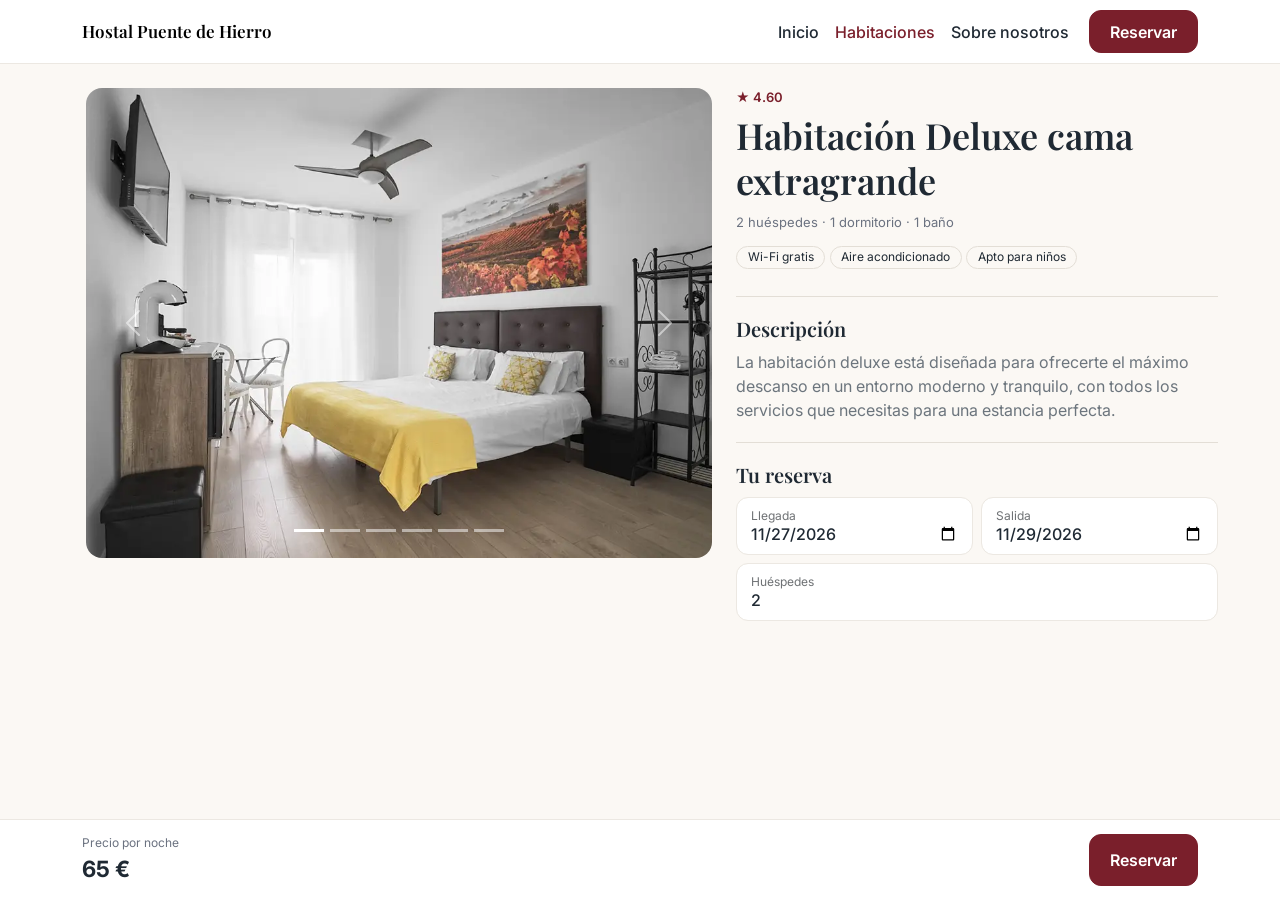
==== detalle-habitacion.html @ 025f0650 "Primer commit" ====
<!DOCTYPE html>
<html lang="es">
<head>
  <meta charset="UTF-8">
  <meta name="viewport" content="width=device-width, initial-scale=1">
  <title>Habitación Deluxe cama extragrande | Hostal Puente de Hierro</title>
  <link href="https://fonts.googleapis.com/css2?family=Inter:wght@400;500;600;700&family=Playfair+Display:wght@500;600;700&display=swap" rel="stylesheet">
  <link href="https://cdn.jsdelivr.net/npm/bootstrap@5.3.3/dist/css/bootstrap.min.css" rel="stylesheet">
  <link href="css/style.css" rel="stylesheet">
</head>
<body>
  <nav class="navbar navbar-expand-md site-header sticky-top" aria-label="Principal">
    <div class="container">
      <a class="navbar-brand" href="index.html">Hostal Puente de Hierro</a>
      <button class="navbar-toggler" type="button" data-bs-toggle="collapse" data-bs-target="#menuPrincipal"
              aria-controls="menuPrincipal" aria-expanded="false" aria-label="Abrir o cerrar el menú"><span class="navbar-toggler-icon"></span></button>
      <div class="collapse navbar-collapse" id="menuPrincipal">
        <ul class="navbar-nav ms-md-auto align-items-md-center">
          <li class="nav-item"><a class="nav-link" href="index.html"><span>Inicio</span><span class="flecha" aria-hidden="true">→</span></a></li>
          <li class="nav-item"><a class="nav-link active" href="habitaciones.html" aria-current="page"><span>Habitaciones</span><span class="flecha" aria-hidden="true">→</span></a></li>
          <li class="nav-item"><a class="nav-link" href="sobre-nosotros.html"><span>Sobre nosotros</span><span class="flecha" aria-hidden="true">→</span></a></li>
          <li class="nav-item nav-cta"><a class="btn btn-brand w-100" href="habitaciones.html">Reservar</a></li>
        </ul>
      </div>
    </div>
  </nav>

  <main class="detail">
    <section class="room-detail">
      <form action="resumen-reserva.html" method="get">
        <div class="container-lg px-0 px-lg-3 room-body">
          <div class="row g-0 g-lg-5 pt-lg-4">

            <div class="col-12 col-lg-7">
              <div id="galeria-deluxe" class="carousel slide" aria-label="Fotos de Habitación Deluxe cama extragrande">
                <div class="carousel-indicators"><button type="button" data-bs-target="#galeria-deluxe" data-bs-slide-to="0" class="active" aria-current="true" aria-label="Foto 1"></button><button type="button" data-bs-target="#galeria-deluxe" data-bs-slide-to="1" aria-label="Foto 2"></button><button type="button" data-bs-target="#galeria-deluxe" data-bs-slide-to="2" aria-label="Foto 3"></button><button type="button" data-bs-target="#galeria-deluxe" data-bs-slide-to="3" aria-label="Foto 4"></button><button type="button" data-bs-target="#galeria-deluxe" data-bs-slide-to="4" aria-label="Foto 5"></button><button type="button" data-bs-target="#galeria-deluxe" data-bs-slide-to="5" aria-label="Foto 6"></button></div>
                <div class="carousel-inner">
                  <div class="carousel-item active">
                    <img src="img/hab-deluxe.jpg" class="detail-img" alt="Habitación Deluxe cama extragrande - foto 1 de 6">
                  </div>
                  <div class="carousel-item">
                    <img src="img/hab-deluxe-1.jpg" class="detail-img" alt="Habitación Deluxe cama extragrande - foto 2 de 6" loading="lazy">
                  </div>
                  <div class="carousel-item">
                    <img src="img/hab-deluxe-2.jpg" class="detail-img" alt="Habitación Deluxe cama extragrande - foto 3 de 6" loading="lazy">
                  </div>
                  <div class="carousel-item">
                    <img src="img/hab-deluxe-3.jpg" class="detail-img" alt="Habitación Deluxe cama extragrande - foto 4 de 6" loading="lazy">
                  </div>
                  <div class="carousel-item">
                    <img src="img/hab-deluxe-4.jpg" class="detail-img" alt="Habitación Deluxe cama extragrande - foto 5 de 6" loading="lazy">
                  </div>
                  <div class="carousel-item">
                    <img src="img/hab-deluxe-5.jpg" class="detail-img" alt="Habitación Deluxe cama extragrande - foto 6 de 6" loading="lazy">
                  </div>
                </div>
                <button class="carousel-control-prev" type="button" data-bs-target="#galeria-deluxe" data-bs-slide="prev">
                  <span class="carousel-control-prev-icon" aria-hidden="true"></span><span class="visually-hidden">Anterior</span>
                </button>
                <button class="carousel-control-next" type="button" data-bs-target="#galeria-deluxe" data-bs-slide="next">
                  <span class="carousel-control-next-icon" aria-hidden="true"></span><span class="visually-hidden">Siguiente</span>
                </button>
              </div>
            </div>

            <div class="col-12 col-lg-5 px-3 px-lg-0 pt-3 pt-lg-0">
              <div class="rating">★ 4.60</div>
              <h1>Habitación Deluxe cama extragrande</h1>
              <div class="room-meta">2 huéspedes · 1 dormitorio · 1 baño</div>
              <div><span class="badge rounded-pill chip">Wi-Fi gratis</span><span class="badge rounded-pill chip">Aire acondicionado</span><span class="badge rounded-pill chip">Apto para niños</span></div>

              <hr class="divider">
              <h2>Descripción</h2>
              <p class="text-secondary">La habitación deluxe está diseñada para ofrecerte el máximo descanso en un entorno moderno y tranquilo, con todos los servicios que necesitas para una estancia perfecta.</p>

              <hr class="divider">
              <h2>Tu reserva</h2>
              <div class="row g-2">
                <div class="col-6"><div class="form-floating"><input type="date" class="form-control" id="llegada-deluxe" name="llegada" value="2026-11-27" placeholder=" "><label for="llegada-deluxe">Llegada</label></div></div>
                <div class="col-6"><div class="form-floating"><input type="date" class="form-control" id="salida-deluxe" name="salida" value="2026-11-29" placeholder=" "><label for="salida-deluxe">Salida</label></div></div>
                <div class="col-12"><div class="form-floating"><input type="number" class="form-control" id="huespedes-deluxe" name="huespedes" value="2" placeholder=" " min="1" max="2"><label for="huespedes-deluxe">Huéspedes</label></div></div>
              </div>
            </div>
          </div>
        </div>

        <div class="book-bar">
          <div class="container d-flex align-items-center justify-content-between">
            <div>
              <small>Precio por noche</small>
              <strong>65 €</strong>
            </div>
            <button type="submit" class="btn btn-brand">Reservar</button>
          </div>
        </div>
      </form>
    </section>
  </main>

  <script src="https://cdn.jsdelivr.net/npm/bootstrap@5.3.3/dist/js/bootstrap.bundle.min.js"></script>
</body>
</html>
---- css/style.css ----
:root {
  --fondo: #fbf8f4;
  --burdeos: #7a1f2b;
  --burdeos-oscuro: #4c121c;
  --dorado: #d9b25c;
  --texto: #1f2933;
  --gris: #6b7280;
  --linea: #e3ded6;
  --borde-tarjeta: #ece8e2;

  --bs-body-font-family: 'Inter', sans-serif;
  --bs-body-color: var(--texto);
  --bs-body-bg: var(--fondo);
  --bs-link-color: var(--burdeos);
  --bs-link-hover-color: var(--burdeos-oscuro);
}

body {
  display: flex;
  flex-direction: column;
  min-height: 100vh;
}
main { flex: 1; }

h1, h2, h3, h4 {
  font-family: 'Playfair Display', serif;
  font-weight: 600;
  color: var(--texto);
}

.btn-brand {
  background-color: var(--burdeos);
  border-color: var(--burdeos);
  color: #fff;
  font-weight: 600;
  border-radius: 12px;
  padding: 0.8rem 1.25rem;
}
.btn-brand:hover,
.btn-brand:active {
  background-color: var(--burdeos-oscuro);
  border-color: var(--burdeos-oscuro);
  color: #fff;
}

.btn-brand-outline {
  background-color: #fff;
  border-color: var(--burdeos);
  color: var(--burdeos);
  font-weight: 600;
  border-radius: 12px;
  padding: 0.8rem 1.25rem;
}
.btn-brand-outline:hover,
.btn-brand-outline:active {
  background-color: var(--burdeos);
  border-color: var(--burdeos);
  color: #fff;
}

.site-header {
  background-color: #fff;
  border-bottom: 1px solid var(--borde-tarjeta);
  min-height: 64px;
  padding: 0;
}
.navbar-brand {
  font-family: 'Playfair Display', serif;
  font-weight: 600;
  font-size: 1.0625rem;
}
.navbar-toggler { border: 0; }
.navbar-toggler:focus { box-shadow: none; }
.site-header .navbar-collapse { padding-bottom: 1rem; }

.site-header .nav-link {
  display: flex;
  justify-content: space-between;
  padding: 1.15rem 0;
  border-bottom: 1px solid var(--linea);
  font-family: 'Playfair Display', serif;
  font-weight: 600;
  font-size: 1.5rem;
  color: var(--texto);
}
.site-header .nav-link:hover,
.site-header .nav-link.active { color: var(--burdeos); }
.flecha { color: var(--burdeos); }
.nav-cta { margin-top: 1.5rem; }

.form-floating > .form-control,
.form-floating > .form-select {
  background-color: #fff;
  border: 1px solid var(--borde-tarjeta);
  border-radius: 12px;
  font-weight: 500;
  height: 3.6rem;
  padding: 1.5rem 0.875rem 0.4rem;
}
.form-floating > .form-control:focus,
.form-floating > .form-select:focus {
  border-color: var(--burdeos);
  box-shadow: 0 0 0 0.2rem rgba(122, 31, 43, 0.12);
}
.form-floating > label {
  padding: 0.55rem 0.875rem;
  font-size: 0.75rem;
  color: var(--gris);
  opacity: 1;
  transform: none !important;
}
.form-floating > label::after { display: none !important; }
.form-floating > .form-control::placeholder { color: var(--gris); opacity: 1; }


.hero {
  background-color: var(--burdeos-oscuro);
  color: #fff;
  padding: 1.5rem 0;
}
.hero h1 {
  color: #fff;
  font-size: 2.25rem;
  line-height: 1.1;
  margin-bottom: 0.9rem;
}
.lead-gold {
  color: var(--dorado);
  font-size: 0.9375rem;
  margin-bottom: 1.25rem;
}
.search-box {
  background-color: #fff;
  border-radius: 16px;
  padding: 1rem;
}

.search-box .form-control,
.search-box .form-select { background-color: #f8f7f5; }


.section-title { font-size: 1.5rem; margin: 1.75rem 0 1rem; }
.page-title { font-size: 1.75rem; margin: 1.5rem 0 1rem; }
.divider {
  border: 0;
  border-top: 1px solid var(--linea);
  opacity: 1;
  margin: 1.25rem 0;
}

.room-card {
  --bs-card-border-color: var(--borde-tarjeta);
  --bs-card-border-radius: 16px;
  --bs-card-inner-border-radius: 15px;
  --bs-card-bg: #fff;
}
.room-card .card-img-top { aspect-ratio: 16 / 9; object-fit: cover; }
.room-card .card-body { padding: 1rem 1.1rem 1.1rem; }
.room-card .card-title a { color: var(--texto); text-decoration: none; }

.rating {
  color: var(--burdeos);
  font-weight: 600;
  font-size: 0.8125rem;
  margin-bottom: 0.35rem;
}
.room-title { font-size: 1.25rem; line-height: 1.25; margin: 0 0 0.35rem; }
.room-meta { font-size: 0.8125rem; color: var(--gris); margin-bottom: 0.7rem; }

.badge.chip {
  background-color: var(--fondo);
  border: 1px solid var(--linea);
  color: var(--texto);
  font-weight: 400;
  font-size: 0.75rem;
  padding: 0.3rem 0.65rem;
  margin: 0 0.3rem 0.4rem 0;
}

.detail,
.room-detail,
.room-detail form {
  flex: 1;
  display: flex;
  flex-direction: column;
}
.room-body { margin-bottom: 1.5rem; }

.detail-img { width: 100%; aspect-ratio: 16 / 10; object-fit: cover; display: block; }
.detail h1 { font-size: 1.75rem; line-height: 1.25; margin: 0.25rem 0 0.6rem; }
.detail h2 { font-size: 1.25rem; margin-bottom: 0.6rem; }

.book-bar {
  position: sticky;
  bottom: 0;
  z-index: 1020;
  background-color: #fff;
  border-top: 1px solid var(--borde-tarjeta);
  padding: 0.9rem 0;
  margin-top: auto;
}
.book-bar small { display: block; font-size: 0.75rem; color: var(--gris); }
.book-bar strong { font-size: 1.4rem; font-weight: 700; }

.summary-card {
  background-color: #fff;
  border: 1px solid var(--borde-tarjeta);
  border-radius: 16px;
  padding: 1.05rem;
}
.summary-card h3 { font-size: 1.25rem; margin: 0.1rem 0 0.4rem; }
.total-row {
  display: flex;
  justify-content: space-between;
  align-items: center;
  margin: 1.25rem 0 1rem;
}
.total-row span { color: var(--gris); }
.total-row strong { font-size: 1.5rem; font-weight: 700; }

.about-img {
  width: 100%;
  border-radius: 16px;
  aspect-ratio: 16 / 8.6;
  object-fit: cover;
}
.cta-muted { color: var(--gris); }

.site-footer {
  background-color: var(--burdeos-oscuro);
  color: #fff;
  padding: 1.75rem 0 2rem;
  margin-top: 2.5rem;
}
.site-footer h4 { color: #fff; font-size: 1.25rem; margin-bottom: 0.9rem; }
.site-footer p { font-size: 0.8125rem; margin-bottom: 0.9rem; }
.site-footer a { color: #fff; text-decoration: none; font-size: 0.875rem; }
.site-footer a:hover { text-decoration: underline; }
.site-footer a.gold { color: var(--dorado); font-size: 0.8125rem; }
.site-footer hr { border-color: rgba(255, 255, 255, 0.25); opacity: 1; margin: 0.9rem 0; }
.site-footer ul { list-style: none; padding: 0; margin: 0; }
.site-footer li { margin-bottom: 0.65rem; }
.site-footer .license { font-size: 0.75rem; }

@media (min-width: 768px) {
  .site-header .navbar-collapse { padding-bottom: 0; }
  .site-header .nav-link {
    padding: 0.5rem 1rem;
    border: 0;
    font-family: 'Inter', sans-serif;
    font-weight: 500;
    font-size: 1rem;
  }
  .flecha { display: none; }
  .nav-cta { margin: 0 0 0 0.75rem; }
  .nav-cta .btn { padding: 0.55rem 1.25rem; }

  .hero { padding: 3rem 0; }
  .hero h1 { font-size: 3rem; max-width: 560px; }
  .section-title,
  .page-title { font-size: 2rem; }
  .footer-links-divider { display: none; }
}

@media (min-width: 992px) {
  .hero { padding: 4rem 0; }
  .hero h1 { font-size: 3.5rem; max-width: none; }
  .search-box { padding: 1.25rem; }
  .detail-img { border-radius: 16px; aspect-ratio: 4 / 3; }
  .detail h1 { font-size: 2.25rem; }
}
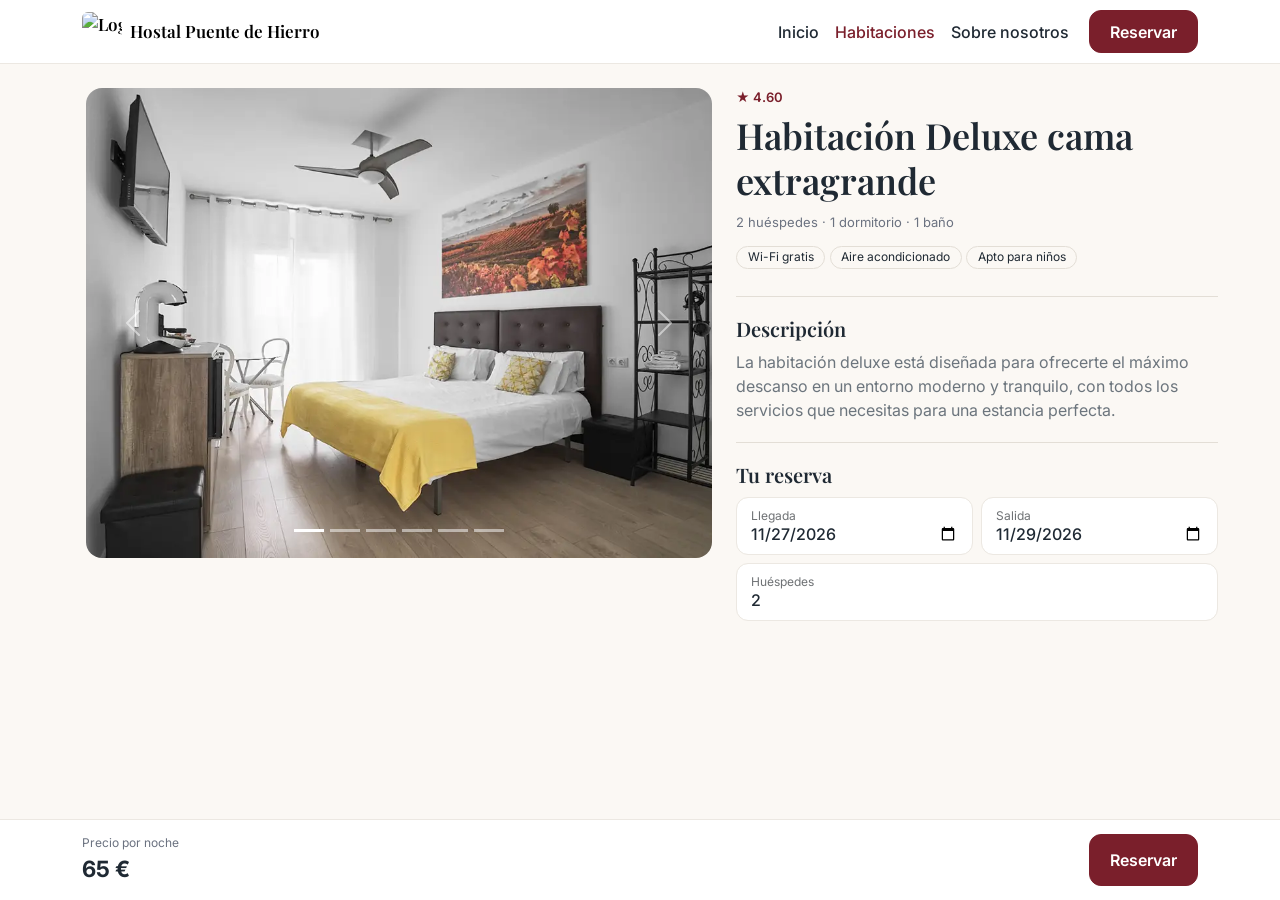
==== commit 0bd3cfd7: "Segundo commit" ====
--- a/detalle-habitacion.html
+++ b/detalle-habitacion.html
@@ -11,7 +11,10 @@
 <body>
   <nav class="navbar navbar-expand-md site-header sticky-top" aria-label="Principal">
     <div class="container">
-      <a class="navbar-brand" href="index.html">Hostal Puente de Hierro</a>
+      <a class="navbar-brand d-flex align-items-center gap-2" href="index.html">
+        <img src="img/logo-icono.jpg" alt="Logotipo del Hostal Puente de Hierro" width="40" height="40" class="rounded flex-shrink-0">
+        Hostal Puente de Hierro
+      </a>
       <button class="navbar-toggler" type="button" data-bs-toggle="collapse" data-bs-target="#menuPrincipal"
               aria-controls="menuPrincipal" aria-expanded="false" aria-label="Abrir o cerrar el menú"><span class="navbar-toggler-icon"></span></button>
       <div class="collapse navbar-collapse" id="menuPrincipal">
